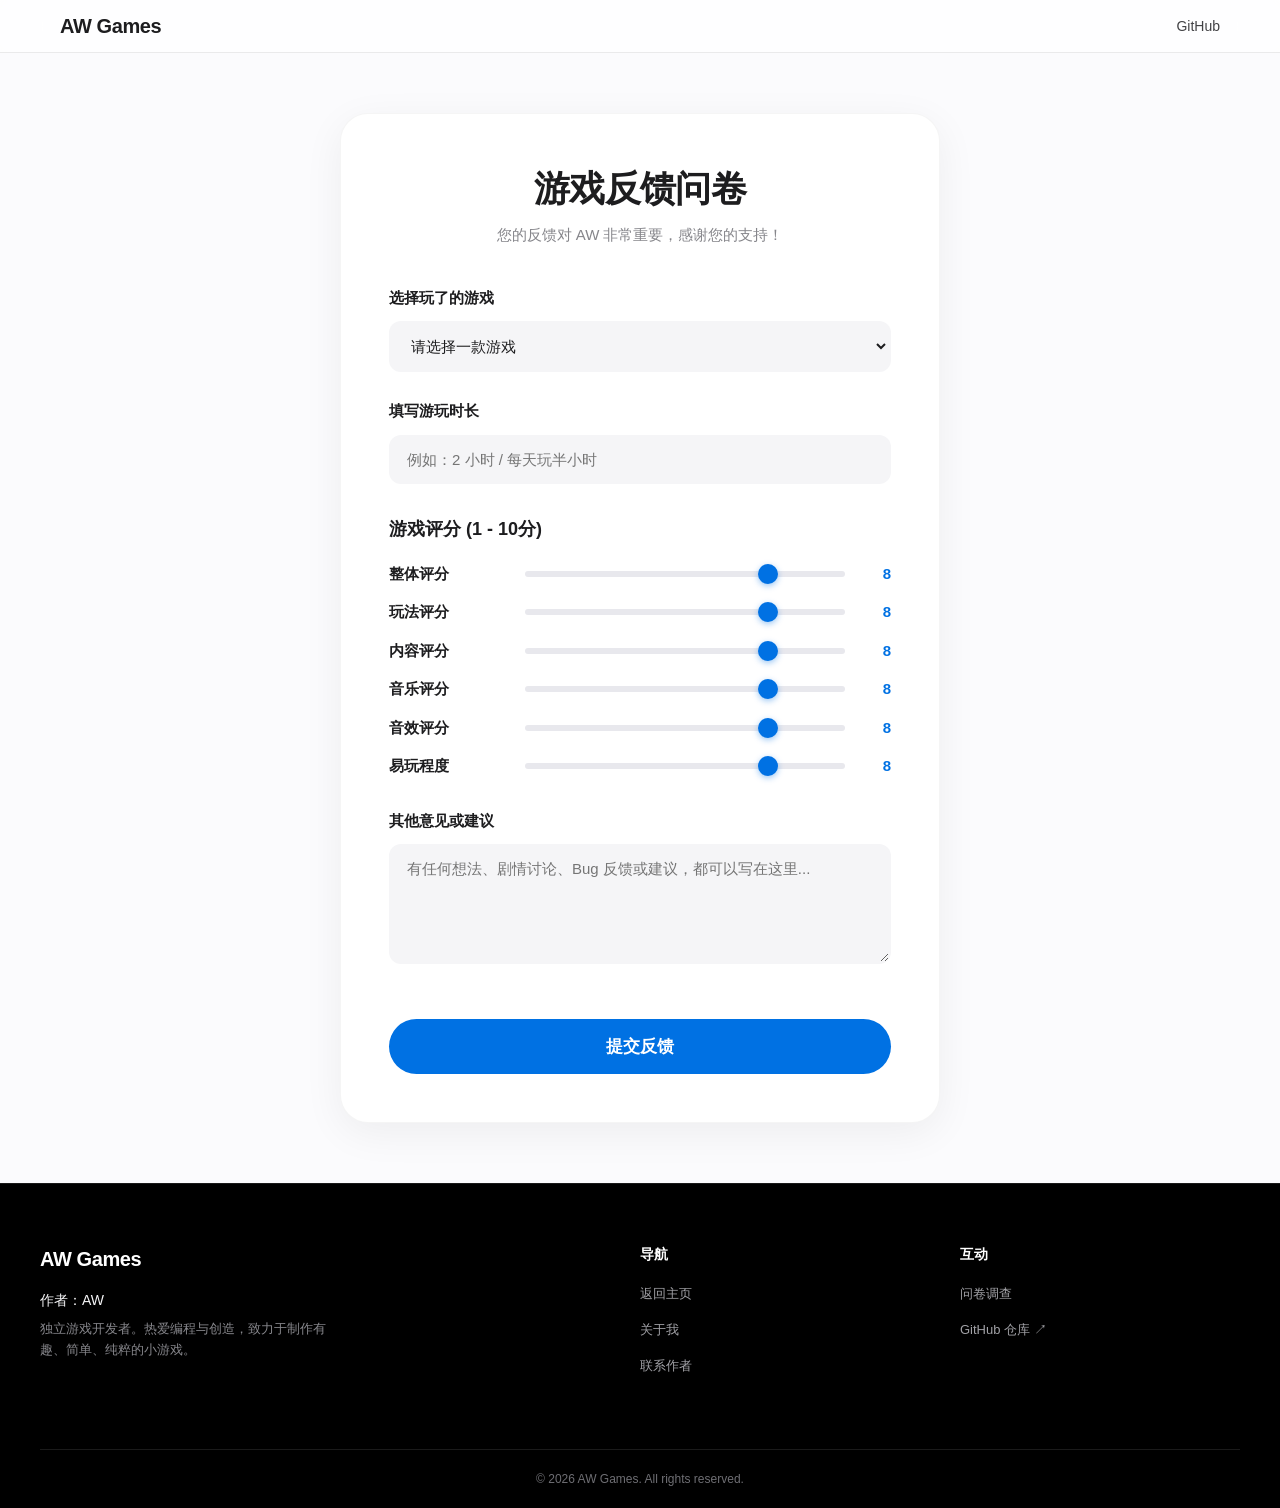
==== survey.html @ f56f0d8d "game" ====
<!DOCTYPE html>
<html lang="zh-CN">
<head>
    <meta charset="UTF-8">
    <meta name="viewport" content="width=device-width, initial-scale=1.0">
    <title>问卷调查 - AW Games</title>
    <link rel="stylesheet" href="style.css">
    <style>
        /* 针对问卷页面的专属样式 */
        .survey-container {
            max-width: 600px;
            width: 100%;
            background: #ffffff;
            padding: 48px;
            border-radius: 28px;
            box-shadow: 0 10px 40px rgba(0,0,0,0.06);
            border: 1px solid rgba(0,0,0,0.04);
            margin: 60px auto;
        }

        .survey-container h1 {
            font-size: 36px;
            font-weight: 700;
            letter-spacing: -0.02em;
            margin-bottom: 8px;
            color: #1d1d1f;
            text-align: center;
        }

        .survey-container p.desc {
            color: #86868b;
            text-align: center;
            margin-bottom: 40px;
            font-size: 15px;
        }

        .form-group { margin-bottom: 28px; }

        .form-group label {
            display: block;
            font-size: 15px;
            font-weight: 600;
            color: #1d1d1f;
            margin-bottom: 12px;
        }

        .form-control {
            width: 100%;
            padding: 14px 16px;
            font-size: 15px;
            font-family: inherit;
            background-color: #f5f5f7;
            border: 2px solid transparent;
            border-radius: 12px;
            color: #1d1d1f;
            outline: none;
            transition: all 0.3s ease;
        }

        .form-control:focus {
            background-color: #ffffff;
            border-color: #0071e3;
            box-shadow: 0 0 0 4px rgba(0, 113, 227, 0.1);
        }

        textarea.form-control { resize: vertical; min-height: 120px; }

        .rating-group {
            display: flex;
            align-items: center;
            justify-content: space-between;
            margin-bottom: 16px;
        }

        .rating-group label { margin-bottom: 0; width: 120px; }

        .rating-slider {
            flex: 1;
            margin: 0 16px;
            -webkit-appearance: none;
            appearance: none;
            width: 100%;
            height: 6px;
            background: #e8e8ed;
            border-radius: 3px;
            outline: none;
        }

        .rating-slider::-webkit-slider-thumb {
            -webkit-appearance: none;
            appearance: none;
            width: 20px;
            height: 20px;
            border-radius: 50%;
            background: #0071e3;
            cursor: pointer;
            box-shadow: 0 2px 6px rgba(0, 113, 227, 0.4);
            transition: transform 0.1s ease;
        }

        .rating-slider::-webkit-slider-thumb:hover { transform: scale(1.15); }

        .rating-value {
            width: 30px;
            text-align: right;
            font-weight: 600;
            color: #0071e3;
            font-size: 15px;
        }

        .submit-btn {
            width: 100%;
            padding: 16px;
            font-size: 17px;
            font-weight: 600;
            margin-top: 20px;
            border: none;
            cursor: pointer;
            font-family: inherit;
        }

        @media (max-width: 600px) {
            .survey-container { padding: 30px 20px; margin: 30px auto; }
            .rating-group { flex-direction: column; align-items: flex-start; gap: 8px; }
            .rating-slider { margin: 8px 0; width: 100%; }
            .rating-value { text-align: left; width: auto; }
        }
    </style>
</head>
<body>

    <nav class="navbar">
        <div class="nav-content">
            <a href="index.html" class="nav-brand">AW Games</a>
            <div class="nav-links">
                <a href="https://github.com/aw-gd/AWGames" target="_blank">GitHub</a>
            </div>
        </div>
    </nav>

    <div class="page-wrapper">
        
        <div class="survey-container">
            <h1>游戏反馈问卷</h1>
            <p class="desc">您的反馈对 AW 非常重要，感谢您的支持！</p>

            <form id="surveyForm">
                
                <div class="form-group">
                    <label for="gameSelect">选择玩了的游戏</label>
                    <select id="gameSelect" class="form-control" required>
                        <option value="" disabled selected>请选择一款游戏</option>
                        <option value="Racecar">Racecar</option>
                        <option value="Savior">Savior</option>
                        <!-- ⚠️ 新增：Starrail -->
                        <option value="Starrail">Starrail</option>
                    </select>
                </div>

                <div class="form-group">
                    <label for="playTime">填写游玩时长</label>
                    <input type="text" id="playTime" class="form-control" placeholder="例如：2 小时 / 每天玩半小时" required>
                </div>

                <div class="form-group" style="margin-top: 32px;">
                    <label style="margin-bottom: 20px; font-size: 18px;">游戏评分 (1 - 10分)</label>
                    
                    <div class="rating-group">
                        <label for="scoreOverall">整体评分</label>
                        <input type="range" id="scoreOverall" class="rating-slider" min="1" max="10" value="8" oninput="document.getElementById('valOverall').innerText = this.value">
                        <span class="rating-value" id="valOverall">8</span>
                    </div>

                    <div class="rating-group">
                        <label for="scoreGameplay">玩法评分</label>
                        <input type="range" id="scoreGameplay" class="rating-slider" min="1" max="10" value="8" oninput="document.getElementById('valGameplay').innerText = this.value">
                        <span class="rating-value" id="valGameplay">8</span>
                    </div>

                    <div class="rating-group">
                        <label for="scoreContent">内容评分</label>
                        <input type="range" id="scoreContent" class="rating-slider" min="1" max="10" value="8" oninput="document.getElementById('valContent').innerText = this.value">
                        <span class="rating-value" id="valContent">8</span>
                    </div>

                    <div class="rating-group">
                        <label for="scoreMusic">音乐评分</label>
                        <input type="range" id="scoreMusic" class="rating-slider" min="1" max="10" value="8" oninput="document.getElementById('valMusic').innerText = this.value">
                        <span class="rating-value" id="valMusic">8</span>
                    </div>

                    <div class="rating-group">
                        <label for="scoreSFX">音效评分</label>
                        <input type="range" id="scoreSFX" class="rating-slider" min="1" max="10" value="8" oninput="document.getElementById('valSFX').innerText = this.value">
                        <span class="rating-value" id="valSFX">8</span>
                    </div>

                    <div class="rating-group">
                        <label for="scoreEasy">易玩程度</label>
                        <input type="range" id="scoreEasy" class="rating-slider" min="1" max="10" value="8" oninput="document.getElementById('valEasy').innerText = this.value">
                        <span class="rating-value" id="valEasy">8</span>
                    </div>
                </div>

                <div class="form-group" style="margin-top: 32px;">
                    <label for="otherFeedback">其他意见或建议</label>
                    <textarea id="otherFeedback" class="form-control" placeholder="有任何想法、剧情讨论、Bug 反馈或建议，都可以写在这里..."></textarea>
                </div>

                <button type="submit" class="btn btn-primary submit-btn">提交反馈</button>
            </form>

        </div>

    </div> <!-- page-wrapper 结束 -->

    <!-- 统一 Footer 占位符 -->
    <div id="footer-placeholder"></div>

    <script>
        document.getElementById('surveyForm').addEventListener('submit', function(e) {
            e.preventDefault();

            const game = document.getElementById('gameSelect').value;
            const time = document.getElementById('playTime').value;
            
            const overall = document.getElementById('scoreOverall').value;
            const gameplay = document.getElementById('scoreGameplay').value;
            const content = document.getElementById('scoreContent').value;
            const music = document.getElementById('scoreMusic').value;
            const sfx = document.getElementById('scoreSFX').value;
            const easy = document.getElementById('scoreEasy').value;
            
            const feedback = document.getElementById('otherFeedback').value;

            if (!game) {
                alert("请选择你玩的游戏！");
                return;
            }

            const emailSubject = encodeURIComponent(`[游戏反馈] ${game} - AW Games`);
            
            const emailBody = encodeURIComponent(
                `AW 你好，\n\n以下是我的游戏体验反馈：\n\n` +
                `【游戏名称】 ${game}\n` +
                `【游玩时长】 ${time || '未填写'}\n\n` +
                `=====================\n` +
                `【评分详情】\n` +
                `- 整体评分：${overall} 分\n` +
                `- 玩法评分：${gameplay} 分\n` +
                `- 内容评分：${content} 分\n` +
                `- 音乐评分：${music} 分\n` +
                `- 音效评分：${sfx} 分\n` +
                `- 易玩程度：${easy} 分\n\n` +
                `=====================\n` +
                `【其他意见】\n` +
                `${feedback || '无'}\n\n` +
                `---------------------\n` +
                `此邮件由 AW Games 问卷调查自动生成。`
            );

            window.location.href = `mailto:antw6426@gmail.com?subject=${emailSubject}&body=${emailBody}`;
            
            setTimeout(() => {
                alert("已为您生成邮件，请在弹出的邮件软件中点击发送！");
            }, 500);
        });
    </script>
    
    <!-- 引入 Footer 脚本 -->
    <script src="footer.js"></script>
</body>
</html>
---- style.css ----
/* ================= 全局重置与基础设置 ================= */
* {
    box-sizing: border-box;
    margin: 0;
    padding: 0;
}

body {
    font-family: -apple-system, BlinkMacSystemFont, "SF Pro Display", "Segoe UI", Roboto, Helvetica, Arial, sans-serif;
    background-color: #fbfbfd;
    color: #1d1d1f;
    line-height: 1.5;
    -webkit-font-smoothing: antialiased;
    display: flex;
    flex-direction: column;
    min-height: 100vh;
}

/* ================= 顶部导航栏 ================= */
.navbar {
    position: sticky;
    top: 0;
    z-index: 1000;
    background-color: rgba(255, 255, 255, 0.7);
    backdrop-filter: saturate(180%) blur(20px);
    -webkit-backdrop-filter: saturate(180%) blur(20px);
    border-bottom: 1px solid rgba(0, 0, 0, 0.08);
}

.nav-content {
    max-width: 1200px;
    margin: 0 auto;
    padding: 0 20px;
    height: 52px;
    display: flex;
    align-items: center;
    justify-content: space-between;
}

.nav-brand {
    text-decoration: none;
    color: #1d1d1f;
    font-weight: 600;
    font-size: 20px;
    letter-spacing: -0.02em;
}

.nav-links {
    display: flex;
    gap: 28px;
}

.nav-links a {
    text-decoration: none;
    color: #424245;
    font-size: 14px;
    transition: color 0.2s ease;
}

.nav-links a:hover { color: #000; }

/* ================= 页面主体包裹层 ================= */
.page-wrapper {
    flex: 1;
    display: flex;
    flex-direction: column;
}

/* ================= 头部 Hero 区域 ================= */
.hero {
    position: relative;
    background: radial-gradient(circle at 50% 50%, rgba(0, 113, 227, 0.05) 0%, #ffffff 60%);
    padding: 100px 20px 80px 20px;
    text-align: center;
    display: flex;
    justify-content: center;
    border-bottom: 1px solid rgba(0, 0, 0, 0.05);
}

.hero-content {
    position: relative;
    z-index: 1;
    display: flex;
    flex-direction: column;
    align-items: center;
}

.logo {
    width: 280px;
    max-width: 80%;
    height: auto;
    margin-bottom: 30px;
    transition: transform 0.4s cubic-bezier(0.2, 0.8, 0.2, 1), filter 0.4s ease;
    filter: drop-shadow(0 15px 30px rgba(0, 113, 227, 0.25));
}

.logo:hover {
    transform: scale(1.02);
    filter: drop-shadow(0 20px 40px rgba(0, 113, 227, 0.4));
}

.hero-title {
    font-size: 64px;
    font-weight: 800;
    letter-spacing: -0.04em;
    margin-bottom: 12px;
    color: #1d1d1f;
}

.subtitle {
    font-size: 20px;
    color: #86868b;
    font-weight: 500;
    letter-spacing: 0.08em;
    text-transform: uppercase;
}

.tech-line {
    margin-top: 30px;
    width: 60px;
    height: 3px;
    background-color: #0071e3;
    border-radius: 2px;
    box-shadow: 0 0 10px rgba(0, 113, 227, 0.5);
}

/* ================= 搜索与分类筛选区 ================= */
.filter-section {
    max-width: 800px;
    margin: 40px auto;
    padding: 0 20px;
    display: flex;
    flex-direction: column;
    align-items: center;
    gap: 24px;
}

.search-container {
    position: relative;
    width: 100%;
    max-width: 500px;
}

.search-icon {
    position: absolute;
    left: 20px;
    top: 50%;
    transform: translateY(-50%);
    width: 20px;
    height: 20px;
    color: #86868b;
}

#search-input {
    width: 100%;
    padding: 16px 20px 16px 50px;
    font-size: 16px;
    font-family: inherit;
    background-color: #f5f5f7;
    border: 2px solid transparent;
    border-radius: 99px;
    color: #1d1d1f;
    outline: none;
    transition: all 0.3s ease;
}

#search-input::placeholder { color: #86868b; }

#search-input:focus {
    background-color: #ffffff;
    border-color: #0071e3;
    box-shadow: 0 0 0 4px rgba(0, 113, 227, 0.1);
}

.category-tabs {
    display: flex;
    flex-wrap: wrap;
    justify-content: center;
    gap: 12px;
}

.tab-btn {
    padding: 8px 20px;
    font-size: 14px;
    font-weight: 500;
    font-family: inherit;
    color: #424245;
    background-color: #ffffff;
    border: 1px solid #d2d2d7;
    border-radius: 99px;
    cursor: pointer;
    transition: all 0.2s ease;
}

.tab-btn:hover { background-color: #f5f5f7; }

.tab-btn.active {
    background-color: #0071e3;
    color: #ffffff;
    border-color: #0071e3;
    box-shadow: 0 4px 12px rgba(0, 113, 227, 0.3);
}

/* ================= 游戏网格布局 ================= */
.game-grid {
    display: grid;
    grid-template-columns: repeat(auto-fill, minmax(320px, 1fr));
    gap: 32px;
    max-width: 1200px;
    margin: 0 auto 80px auto;
    width: 100%;
    padding: 0 20px;
    position: relative;
    z-index: 10;
}

/* ================= 卡片设计 ================= */
.game-card {
    background-color: #ffffff;
    border-radius: 28px;
    overflow: hidden;
    box-shadow: 0 4px 24px rgba(0, 0, 0, 0.06);
    transition: transform 0.4s cubic-bezier(0.2, 0.8, 0.2, 1), box-shadow 0.4s ease;
    display: flex;
    flex-direction: column;
    border: 1px solid rgba(0, 0, 0, 0.04);
}

.game-card:hover {
    transform: translateY(-8px) scale(1.01);
    box-shadow: 0 20px 40px rgba(0, 0, 0, 0.1);
}

/* 游戏封面图样式 */
.card-cover-img {
    width: 100%;
    height: 200px;
    object-fit: contain;
    background-color: #e8e8ed; /* ⚠️ 加深的背景色，作为图片画框 */
    display: block;
}

.card-content {
    padding: 32px;
    display: flex;
    flex-direction: column;
    flex-grow: 1;
}

.card-content h2 {
    font-size: 26px;
    font-weight: 600;
    letter-spacing: -0.02em;
    margin-bottom: 8px;
    color: #1d1d1f;
}

.card-content p {
    color: #86868b;
    font-size: 16px;
    margin-bottom: 32px;
    flex-grow: 1;
}

/* ================= 按钮组 ================= */
.actions {
    display: flex;
    gap: 16px;
}

.btn {
    text-decoration: none;
    padding: 12px 24px;
    border-radius: 99px;
    font-size: 16px;
    font-weight: 500;
    text-align: center;
    transition: all 0.2s ease;
    flex: 1;
}

.btn-primary {
    background-color: #0071e3;
    color: #ffffff;
}

.btn-primary:hover {
    background-color: #0077ed;
    box-shadow: 0 4px 12px rgba(0, 113, 227, 0.3);
}

.btn-secondary {
    background-color: #e8e8ed;
    color: #1d1d1f;
}

.btn-secondary:hover { background-color: #d2d2d7; }

/* ================= 空状态提示 ================= */
.empty-state {
    display: none;
    text-align: center;
    padding: 60px 20px;
    color: #86868b;
    font-size: 18px;
    font-weight: 500;
}

/* ================= 底部信息栏 ================= */
.site-footer {
    background-color: #000000;
    border-top: 1px solid rgba(255, 255, 255, 0.1);
    padding: 60px 20px 20px 20px;
    margin-top: auto;
    color: #a1a1a6;
}

.footer-container {
    max-width: 1200px;
    margin: 0 auto;
    display: grid;
    grid-template-columns: 2fr 1fr 1fr; 
    gap: 40px;
    margin-bottom: 60px;
}

.footer-col h3, .footer-col h4 {
    color: #ffffff;
    font-weight: 600;
    margin-bottom: 16px;
    letter-spacing: -0.02em;
}

.footer-col h3 { font-size: 20px; }
.footer-col h4 { font-size: 14px; }

.author-name {
    color: #f5f5f7;
    font-size: 14px;
    font-weight: 500;
    margin-bottom: 8px;
}

.author-desc {
    font-size: 13px;
    line-height: 1.6;
    color: #86868b;
    max-width: 300px;
}

.footer-list {
    list-style: none;
    padding: 0;
    margin: 0;
}

.footer-list li { margin-bottom: 12px; }

.footer-list a {
    color: #a1a1a6;
    text-decoration: none;
    font-size: 13px;
    transition: color 0.2s ease;
}

.footer-list a:hover { color: #ffffff; }

.footer-bottom {
    max-width: 1200px;
    margin: 0 auto;
    padding-top: 20px;
    border-top: 1px solid rgba(255, 255, 255, 0.1);
    text-align: center;
    font-size: 12px;
    color: #6e6e73;
}

/* ================= 响应式适配 ================= */
@media (max-width: 768px) {
    .footer-container { grid-template-columns: 1fr; gap: 40px; }
}

@media (max-width: 600px) {
    .nav-links { display: none; }
    .hero { padding: 60px 20px; }
    .hero-title { font-size: 44px; }
    .subtitle { font-size: 16px; }
    .logo { width: 200px; }
}
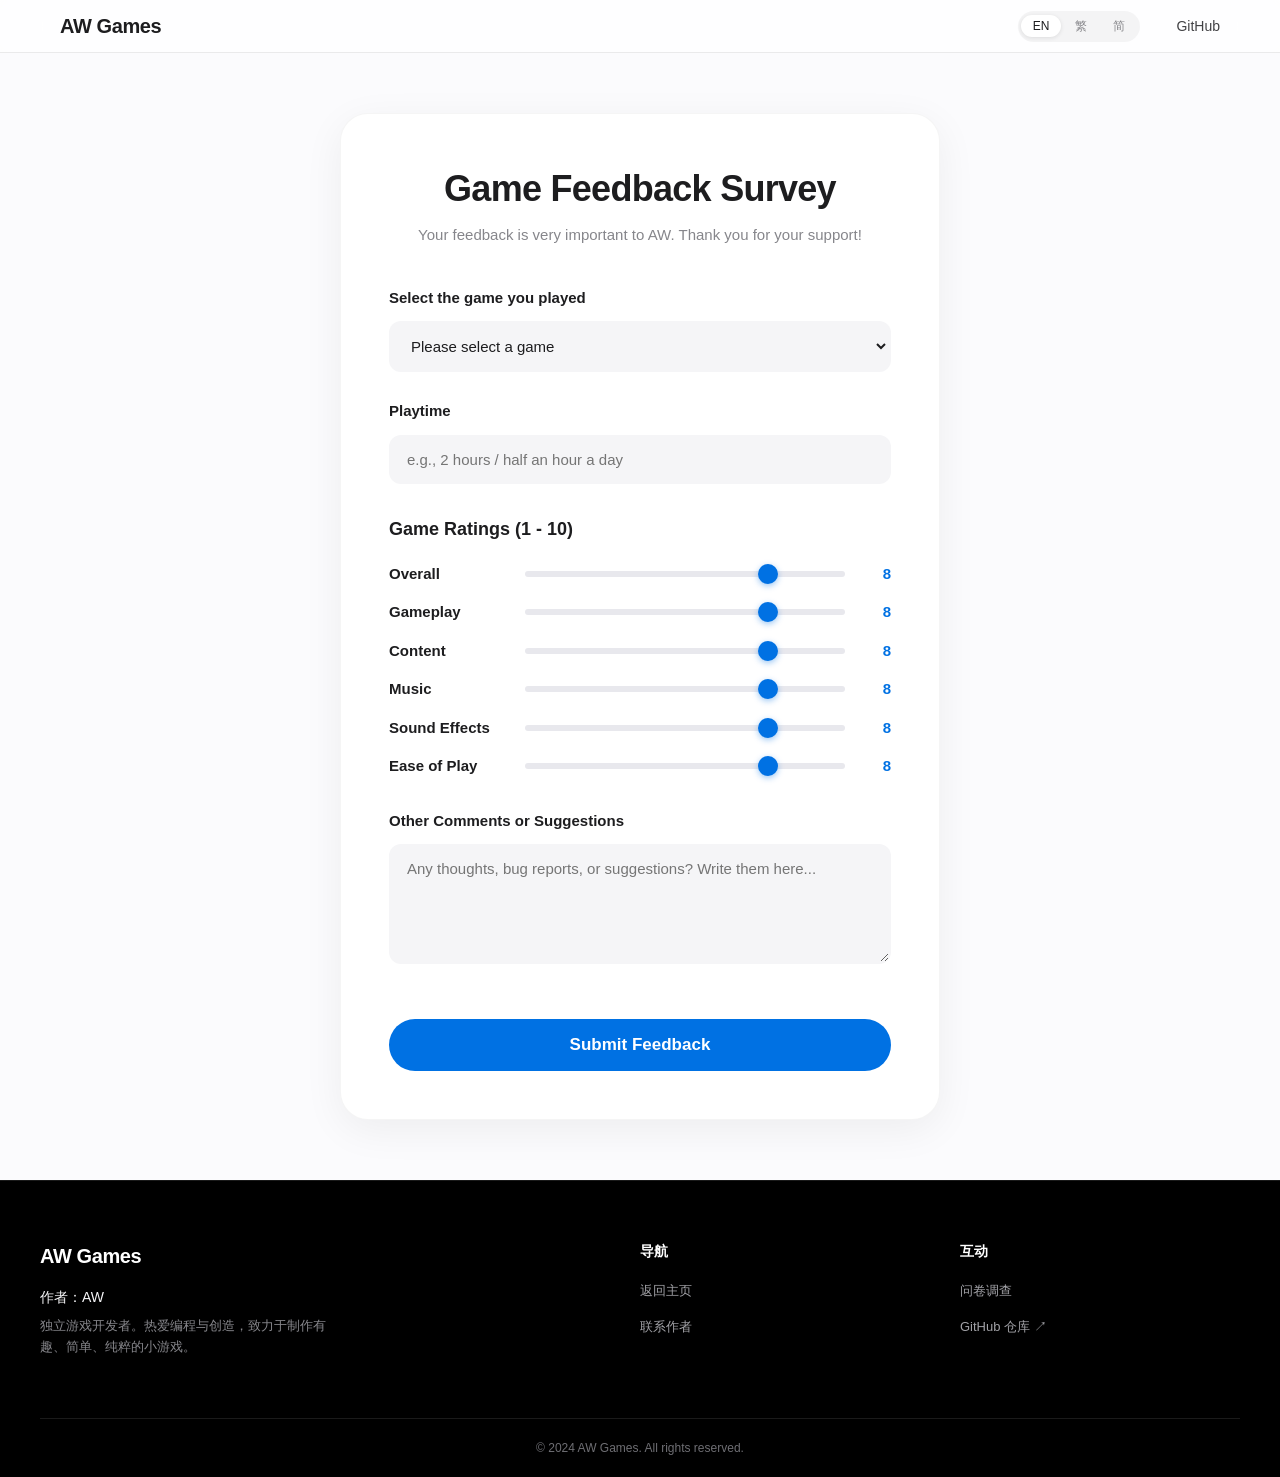
==== commit 7f450a27: "lang" ====
--- a/survey.html
+++ b/survey.html
@@ -5,8 +5,37 @@
     <meta name="viewport" content="width=device-width, initial-scale=1.0">
     <title>问卷调查 - AW Games</title>
     <link rel="stylesheet" href="style.css">
+    <script src="i18n.js" defer></script>
     <style>
-        /* 针对问卷页面的专属样式 */
+        /* 顶部语言切换器样式（与主页一致） */
+        .lang-switch-group {
+            display: flex;
+            align-items: center;
+            background-color: rgba(0, 0, 0, 0.04);
+            padding: 3px;
+            border-radius: 99px;
+            gap: 2px;
+        }
+        .lang-btn {
+            background: transparent;
+            border: none;
+            padding: 4px 12px;
+            font-size: 12px;
+            font-family: inherit;
+            font-weight: 500;
+            color: #86868b;
+            border-radius: 99px;
+            cursor: pointer;
+            transition: all 0.3s ease;
+        }
+        .lang-btn:hover { color: #1d1d1f; }
+        .lang-btn.active {
+            background-color: #ffffff;
+            color: #1d1d1f;
+            box-shadow: 0 1px 4px rgba(0,0,0,0.1);
+        }
+
+        /* 问卷专属样式 */
         .survey-container {
             max-width: 600px;
             width: 100%;
@@ -131,9 +160,15 @@
 
     <nav class="navbar">
         <div class="nav-content">
-            <a href="index.html" class="nav-brand">AW Games</a>
-            <div class="nav-links">
-                <a href="https://github.com/aw-gd/AWGames" target="_blank">GitHub</a>
+            <a href="index.html" class="nav-brand" data-i18n="nav_brand">AW Games</a>
+            <div class="nav-links" style="align-items: center;">
+                <!-- 语言切换器 -->
+                <div class="lang-switch-group" id="lang-switcher">
+                    <button class="lang-btn" data-lang="en">EN</button>
+                    <button class="lang-btn" data-lang="zh-TW">繁</button>
+                    <button class="lang-btn active" data-lang="zh-CN">简</button>
+                </div>
+                <a href="https://github.com/aw-gd/AWGames" target="_blank" data-i18n="nav_github" style="margin-left: 8px;">GitHub</a>
             </div>
         </div>
     </nav>
@@ -141,73 +176,75 @@
     <div class="page-wrapper">
         
         <div class="survey-container">
-            <h1>游戏反馈问卷</h1>
-            <p class="desc">您的反馈对 AW 非常重要，感谢您的支持！</p>
+            <h1 data-i18n="survey_title">游戏反馈问卷</h1>
+            <p class="desc" data-i18n="survey_desc">您的反馈对 AW 非常重要，感谢您的支持！</p>
 
             <form id="surveyForm">
                 
                 <div class="form-group">
-                    <label for="gameSelect">选择玩了的游戏</label>
+                    <label for="gameSelect" data-i18n="survey_game_label">选择玩了的游戏</label>
                     <select id="gameSelect" class="form-control" required>
-                        <option value="" disabled selected>请选择一款游戏</option>
+                        <option value="" disabled selected data-i18n="survey_game_placeholder">请选择一款游戏</option>
+                        <option value="Re:Zero">Re:Zero</option>
+                        <option value="Savior">Savior</option>
+                        <option value="冲，跳，射">Dash, Jump, Shoot</option>
                         <option value="Racecar">Racecar</option>
-                        <option value="Savior">Savior</option>
-                        <!-- ⚠️ 新增：Starrail -->
+                        <option value="ZZZ">ZZZ</option>
                         <option value="Starrail">Starrail</option>
                     </select>
                 </div>
 
                 <div class="form-group">
-                    <label for="playTime">填写游玩时长</label>
-                    <input type="text" id="playTime" class="form-control" placeholder="例如：2 小时 / 每天玩半小时" required>
+                    <label for="playTime" data-i18n="survey_time_label">填写游玩时长</label>
+                    <input type="text" id="playTime" class="form-control" placeholder="例如：2 小时 / 每天玩半小时" required data-i18n="survey_time_placeholder">
                 </div>
 
                 <div class="form-group" style="margin-top: 32px;">
-                    <label style="margin-bottom: 20px; font-size: 18px;">游戏评分 (1 - 10分)</label>
+                    <label style="margin-bottom: 20px; font-size: 18px;" data-i18n="survey_rating_title">游戏评分 (1 - 10分)</label>
                     
                     <div class="rating-group">
-                        <label for="scoreOverall">整体评分</label>
+                        <label for="scoreOverall" data-i18n="survey_score_overall">整体评分</label>
                         <input type="range" id="scoreOverall" class="rating-slider" min="1" max="10" value="8" oninput="document.getElementById('valOverall').innerText = this.value">
                         <span class="rating-value" id="valOverall">8</span>
                     </div>
 
                     <div class="rating-group">
-                        <label for="scoreGameplay">玩法评分</label>
+                        <label for="scoreGameplay" data-i18n="survey_score_gameplay">玩法评分</label>
                         <input type="range" id="scoreGameplay" class="rating-slider" min="1" max="10" value="8" oninput="document.getElementById('valGameplay').innerText = this.value">
                         <span class="rating-value" id="valGameplay">8</span>
                     </div>
 
                     <div class="rating-group">
-                        <label for="scoreContent">内容评分</label>
+                        <label for="scoreContent" data-i18n="survey_score_content">内容评分</label>
                         <input type="range" id="scoreContent" class="rating-slider" min="1" max="10" value="8" oninput="document.getElementById('valContent').innerText = this.value">
                         <span class="rating-value" id="valContent">8</span>
                     </div>
 
                     <div class="rating-group">
-                        <label for="scoreMusic">音乐评分</label>
+                        <label for="scoreMusic" data-i18n="survey_score_music">音乐评分</label>
                         <input type="range" id="scoreMusic" class="rating-slider" min="1" max="10" value="8" oninput="document.getElementById('valMusic').innerText = this.value">
                         <span class="rating-value" id="valMusic">8</span>
                     </div>
 
                     <div class="rating-group">
-                        <label for="scoreSFX">音效评分</label>
+                        <label for="scoreSFX" data-i18n="survey_score_sfx">音效评分</label>
                         <input type="range" id="scoreSFX" class="rating-slider" min="1" max="10" value="8" oninput="document.getElementById('valSFX').innerText = this.value">
                         <span class="rating-value" id="valSFX">8</span>
                     </div>
 
                     <div class="rating-group">
-                        <label for="scoreEasy">易玩程度</label>
+                        <label for="scoreEasy" data-i18n="survey_score_easy">易玩程度</label>
                         <input type="range" id="scoreEasy" class="rating-slider" min="1" max="10" value="8" oninput="document.getElementById('valEasy').innerText = this.value">
                         <span class="rating-value" id="valEasy">8</span>
                     </div>
                 </div>
 
                 <div class="form-group" style="margin-top: 32px;">
-                    <label for="otherFeedback">其他意见或建议</label>
-                    <textarea id="otherFeedback" class="form-control" placeholder="有任何想法、剧情讨论、Bug 反馈或建议，都可以写在这里..."></textarea>
-                </div>
-
-                <button type="submit" class="btn btn-primary submit-btn">提交反馈</button>
+                    <label for="otherFeedback" data-i18n="survey_feedback_label">其他意见或建议</label>
+                    <textarea id="otherFeedback" class="form-control" placeholder="有任何想法、Bug反馈或建议，都可以写在这里..." data-i18n="survey_feedback_placeholder"></textarea>
+                </div>
+
+                <button type="submit" class="btn btn-primary submit-btn" data-i18n="survey_submit_btn">提交反馈</button>
             </form>
 
         </div>
